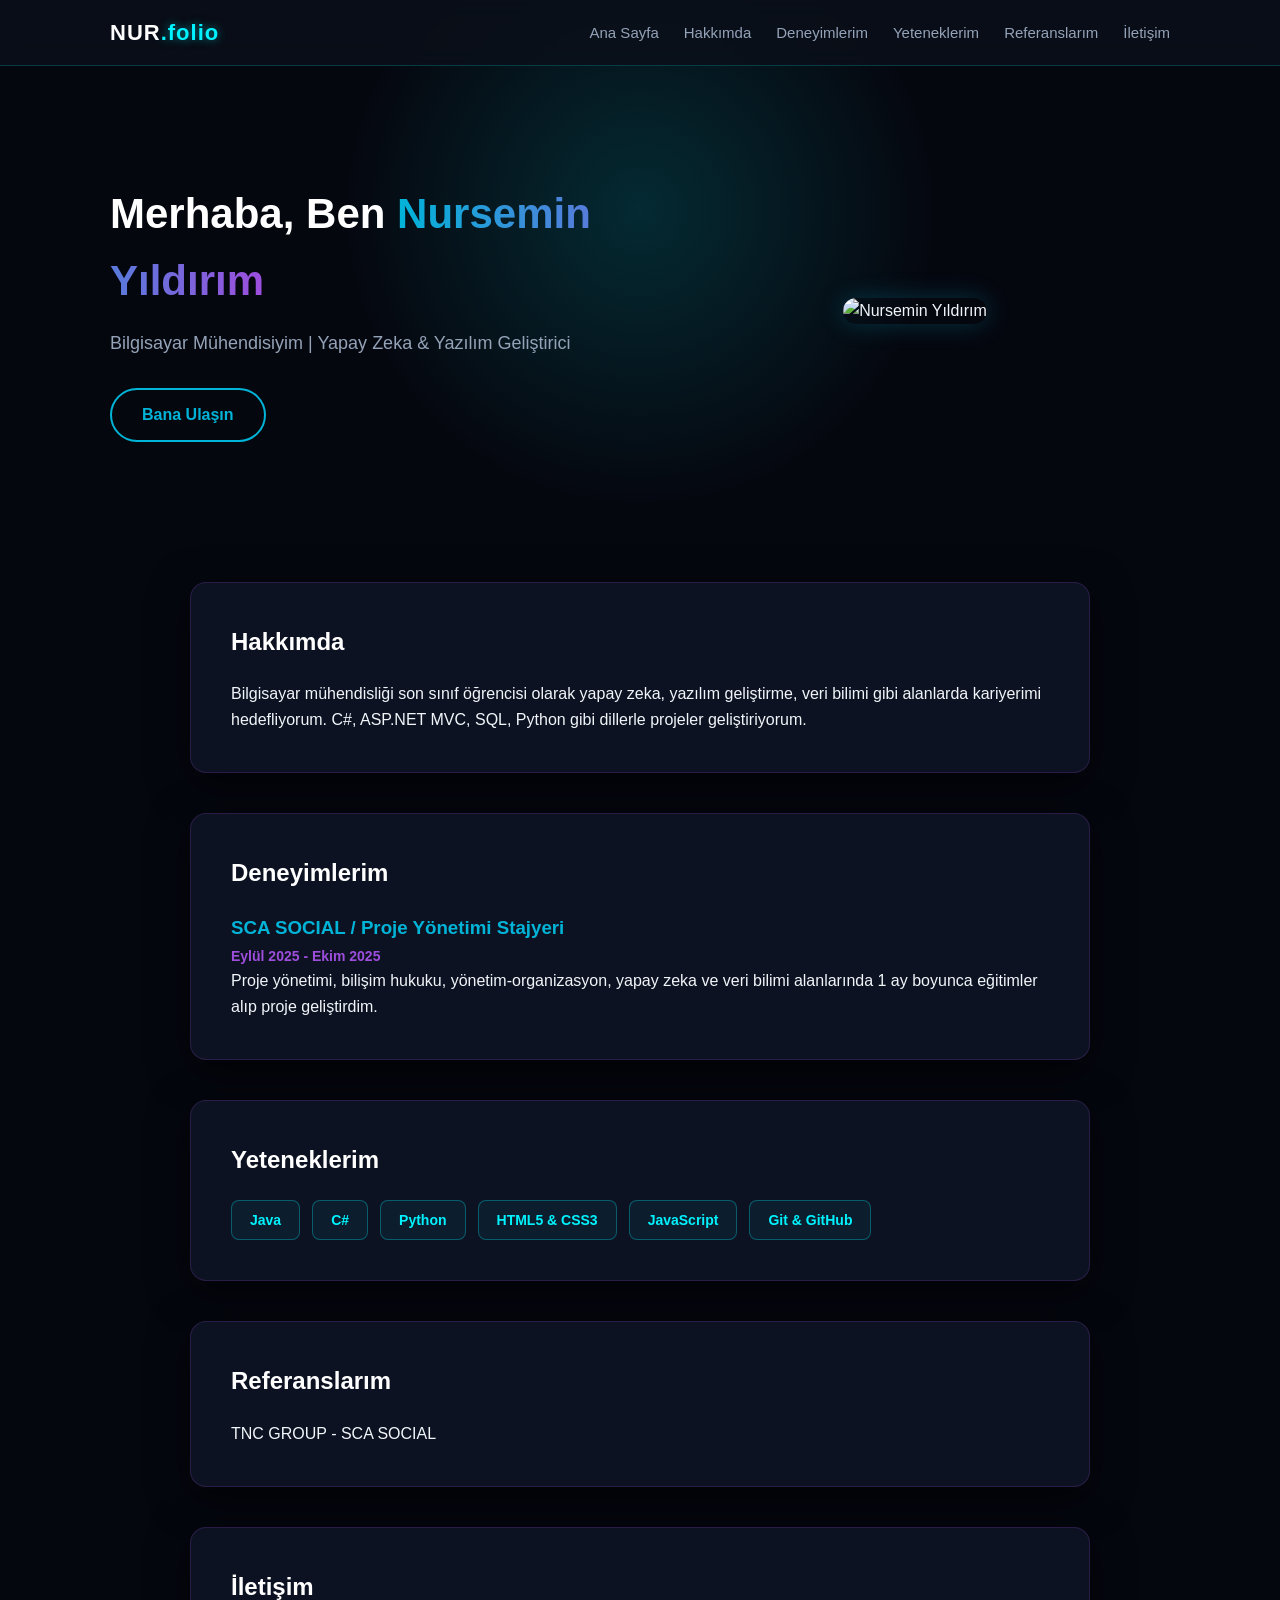
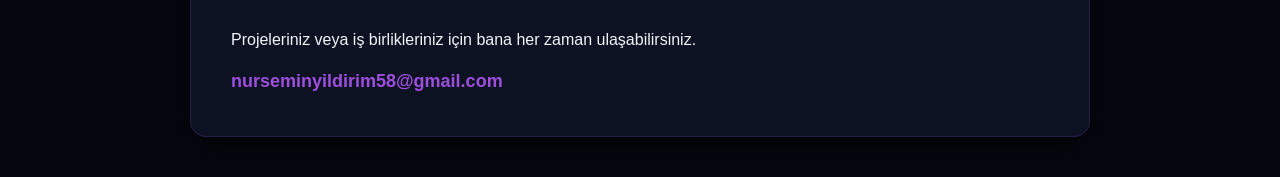
==== index.html @ 87502c03 "Portfolyo teması güncellendi ve profil fotoğrafı eklendi." ====
<!DOCTYPE html>
<html lang="tr">
<head>
    <meta charset="UTF-8">
    <meta name="viewport" content="width=device-width, initial-scale=1.0">
    <title>Nursemin Yıldırım | Portfolyo</title>
    <link rel="stylesheet" href="style.css">
</head>
<body>

    <div class="bg-glow"></div>

    <header>
        <nav>
            <div class="logo">NUR<span>.folio</span></div>
            <ul>
                <li><a href="#home">Ana Sayfa</a></li>
                <li><a href="#about">Hakkımda</a></li>
                <li><a href="#experience">Deneyimlerim</a></li>
                <li><a href="#skills">Yeteneklerim</a></li>
                <li><a href="#references">Referanslarım</a></li>
                <li><a href="#contact">İletişim</a></li>
            </ul>
        </nav>
    </header>

    <section id="home" class="hero">
        <div class="hero-content">
            <h1 class="neon-text">Merhaba, Ben <span>Nursemin Yıldırım</span></h1>
            <p>Bilgisayar Mühendisiyim | Yapay Zeka & Yazılım Geliştirici</p>
            <a href="#contact" class="neon-btn">Bana Ulaşın</a>
        </div>
        <div class="hero-image">
            <img src="Nursemin(1).jpeg" alt="Nursemin Yıldırım">
        </div>
    </section>

    <section id="about" class="card">
        <h2>Hakkımda</h2>
        <p>Bilgisayar mühendisliği son sınıf öğrencisi olarak yapay zeka, yazılım geliştirme, veri bilimi gibi alanlarda kariyerimi hedefliyorum. C#, ASP.NET MVC, SQL, Python gibi dillerle projeler geliştiriyorum.</p>
    </section>

    <section id="experience" class="card">
        <h2>Deneyimlerim</h2>
        <div class="exp-item">
            <h3>SCA SOCIAL / Proje Yönetimi Stajyeri</h3>
            <span class="date">Eylül 2025 - Ekim 2025</span>
            <p>Proje yönetimi, bilişim hukuku, yönetim-organizasyon, yapay zeka ve veri bilimi alanlarında 1 ay boyunca eğitimler alıp proje geliştirdim.</p>
        </div>
    </section>

    <section id="skills" class="card">
        <h2>Yeteneklerim</h2>
        <ul class="skills-list">
            <li>Java</li>
            <li>C#</li>
            <li>Python</li>
            <li>HTML5 & CSS3</li>
            <li>JavaScript</li>
            <li>Git & GitHub</li>
        </ul>
    </section>

    <section id="references" class="card">
        <h2>Referanslarım</h2>
        <p class="ref-text">TNC GROUP - SCA SOCIAL</p>
    </section>

    <section id="contact" class="card">
        <h2>İletişim</h2>
        <p>Projeleriniz veya iş birlikleriniz için bana her zaman ulaşabilirsiniz.</p>
        <a href="mailto:nurseminyildirim58@gmail.com" class="email-link">nurseminyildirim58@gmail.com</a>
    </section>

    <script src="script.js"></script>
</body>
</html>
---- style.css ----
/* Genel Ayarlar ve Font Seçimi */
* {
    margin: 0;
    padding: 0;
    box-sizing: border-box;
    font-family: 'Segoe UI', Roboto, Helvetica, Arial, sans-serif;
    scroll-behavior: smooth; /* Menüye basınca yumuşak kayma efekti */
}

body {
    background-color: #05070f; /* Çok daha derin, gerçek bir gece siyahı */
    color: #f1f5f9; /* Canlı beyaz yazı */
    line-height: 1.6;
    overflow-x: hidden;
}

/* Arka plandaki neon parlama efekti */
.bg-glow {
    position: absolute;
    top: -10%;
    left: 50%;
    transform: translateX(-50%);
    width: 600px;
    height: 600px;
    background: radial-gradient(circle, rgba(0, 242, 254, 0.15) 0%, rgba(157, 78, 221, 0) 70%);
    z-index: -1;
    pointer-events: none;
}

/* Navigasyon (Menü) Tasarımı */
header {
    background-color: rgba(11, 15, 25, 0.8);
    backdrop-filter: blur(12px); /* Arkadaki içeriği buzlu cam yapar */
    border-bottom: 1px solid rgba(0, 242, 254, 0.2); /* İnce neon alt çizgi */
    position: fixed; /* Sayfa kaysa da yukarıda sabit kalır */
    top: 0;
    width: 100%;
    z-index: 1000;
}

nav {
    display: flex;
    justify-content: space-between;
    align-items: center;
    max-width: 1100px;
    margin: 0 auto;
    padding: 15px 20px;
}

nav .logo {
    font-size: 22px;
    font-weight: 800;
    color: #ffffff;
    letter-spacing: 1px;
}

nav .logo span {
    color: #00f2fe; /* Logo sonundaki .dev neon turkuaz */
    text-shadow: 0 0 10px rgba(0, 242, 254, 0.5);
}

nav ul {
    display: flex;
    list-style: none; /* Noktaları kaldırır */
}

nav ul li {
    margin-left: 25px;
}

nav ul li a {
    text-decoration: none; /* Alt çizgiyi kaldırır */
    color: #94a3b8;
    font-weight: 500;
    font-size: 15px;
    transition: color 0.3s ease;
}

nav ul li a:hover {
    color: #00f2fe;
    text-shadow: 0 0 8px rgba(0, 242, 254, 0.6); /* Fareyle üzerine gelince turkuaz olur */
}

/* Bölüm (Section) Genel Ayarları */
section.card {
    padding: 40px;
    max-width: 900px; /* Görsel gelince biraz genişletmek iyi olur */
    margin: 40px auto;
    background: #0d1222; /* Açık gri yerine derin lacivert-gri tonu */
    border: 1px solid rgba(157, 78, 221, 0.2); 
    border-radius: 16px;
    box-shadow: 0 10px 40px rgba(0, 0, 0, 0.6);
    transition: transform 0.3s ease, border 0.3s ease;

    /*Menünün başlığı kapatmasını engeller */
    scroll-margin-top: 90px;
}

section.card:hover {
    transform: translateY(-3px);
    border: 1px solid #00b4d8; /* Daha belirgin turkuaz parlama */
}

section h2 {
    font-size: 24px;
    color: #ffffff;
    margin-bottom: 20px;
    position: relative;
    display: inline-block;
}

/* Başlıkların altındaki neon çizgiler */
section h2::after {
    background: linear-gradient(90deg, #00b4d8, #9d4edd);
    box-shadow: 0 0 8px #00b4d8;
}

/* Ana Sayfa Giriş Alanı */
/* YENİ HERO ALANI: Yazı ve Görseli Yan Yana Getiriyoruz */
.hero {
    display: flex;
    justify-content: space-between;
    align-items: center;
    max-width: 1100px;
    margin: 0 auto;
    padding: 180px 20px 100px 20px;
    gap: 40px;
}

.hero-content {
    flex: 1;
    text-align: left; /* Yazıları sola yaslayarak modern bir hava kattık */
}

.hero h1 {
    font-size: 42px;
    color: #ffffff;
    margin-bottom: 15px;
    font-weight: 800;
}

/* Turkuaz ve Mor Geçişini Daha Canlı Yaptık */
.hero h1 span {
    background: linear-gradient(90deg, #00b4d8 0%, #9d4edd 100%);
    -webkit-background-clip: text;
    -webkit-text-fill-color: transparent;
}

.hero p {
    font-size: 18px;
    color: #94a3b8;
    margin-bottom: 30px;
}

/* Görselin Tarzı ve Animasyonu */
.hero-image {
    flex: 1;
    display: flex;
    justify-content: center;
}

.hero-image img {
    max-width: 100%;
    height: auto;
    border-radius: 20px;
    /* Görsele hafif neon bir dış gölge veriyoruz */
    box-shadow: 0 0 25px rgba(0, 180, 216, 0.25); 
    /* Tatlı bir yukarı-aşağı süzülme efekti */
    animation: float 4s ease-in-out infinite; 
}

/* Süzülme Animasyonu Kodları */
@keyframes float {
    0% { transform: translateY(0px); }
    50% { transform: translateY(-15px); }
    100% { transform: translateY(0px); }
}

/* Neon Buton */
.neon-btn {
    display: inline-block;
    padding: 12px 30px;
    color: #00b4d8; /* Daha koyu ve keskin turkuaz */
    text-decoration: none;
    font-weight: 600;
    border: 2px solid #00b4d8;
    border-radius: 30px;
    transition: all 0.3s ease;
}

.neon-btn:hover {
    background: #00b4d8;
    color: #05070f;
    box-shadow: 0 0 25px rgba(0, 180, 216, 0.7);
}

/* Yenilenen Teknolojik Yetenekler */
.skills-list {
    list-style: none;
    display: flex;
    flex-wrap: wrap;
    gap: 12px;
}

.skills-list li {
    background: rgba(0, 242, 254, 0.05);
    color: #00f2fe;
    border: 1px solid rgba(0, 242, 254, 0.3);
    padding: 8px 18px;
    border-radius: 8px;
    font-weight: 600;
    font-size: 14px;
    transition: all 0.3s ease;
}

.skills-list li:hover {
    background: rgba(157, 78, 221, 0.1);
    color: #9d4edd;
    border-color: #9d4edd;
    box-shadow: 0 0 10px rgba(157, 78, 221, 0.4);
}

/* İletişim Linki */
.email-link {
    display: inline-block;
    margin-top: 15px;
    color: #9d4edd;
    text-decoration: none;
    font-weight: bold;
    font-size: 18px;
    transition: color 0.3s;
}

.email-link:hover {
    color: #00b4d8;
    text-shadow: 0 0 8px rgba(0, 180, 216, 0.5);
}

/* Deneyim */
.exp-item h3 {
    color: #00b4d8;
}

.exp-item .date {
    color: #9d4edd;
    font-size: 14px;
    font-weight: 600;
}
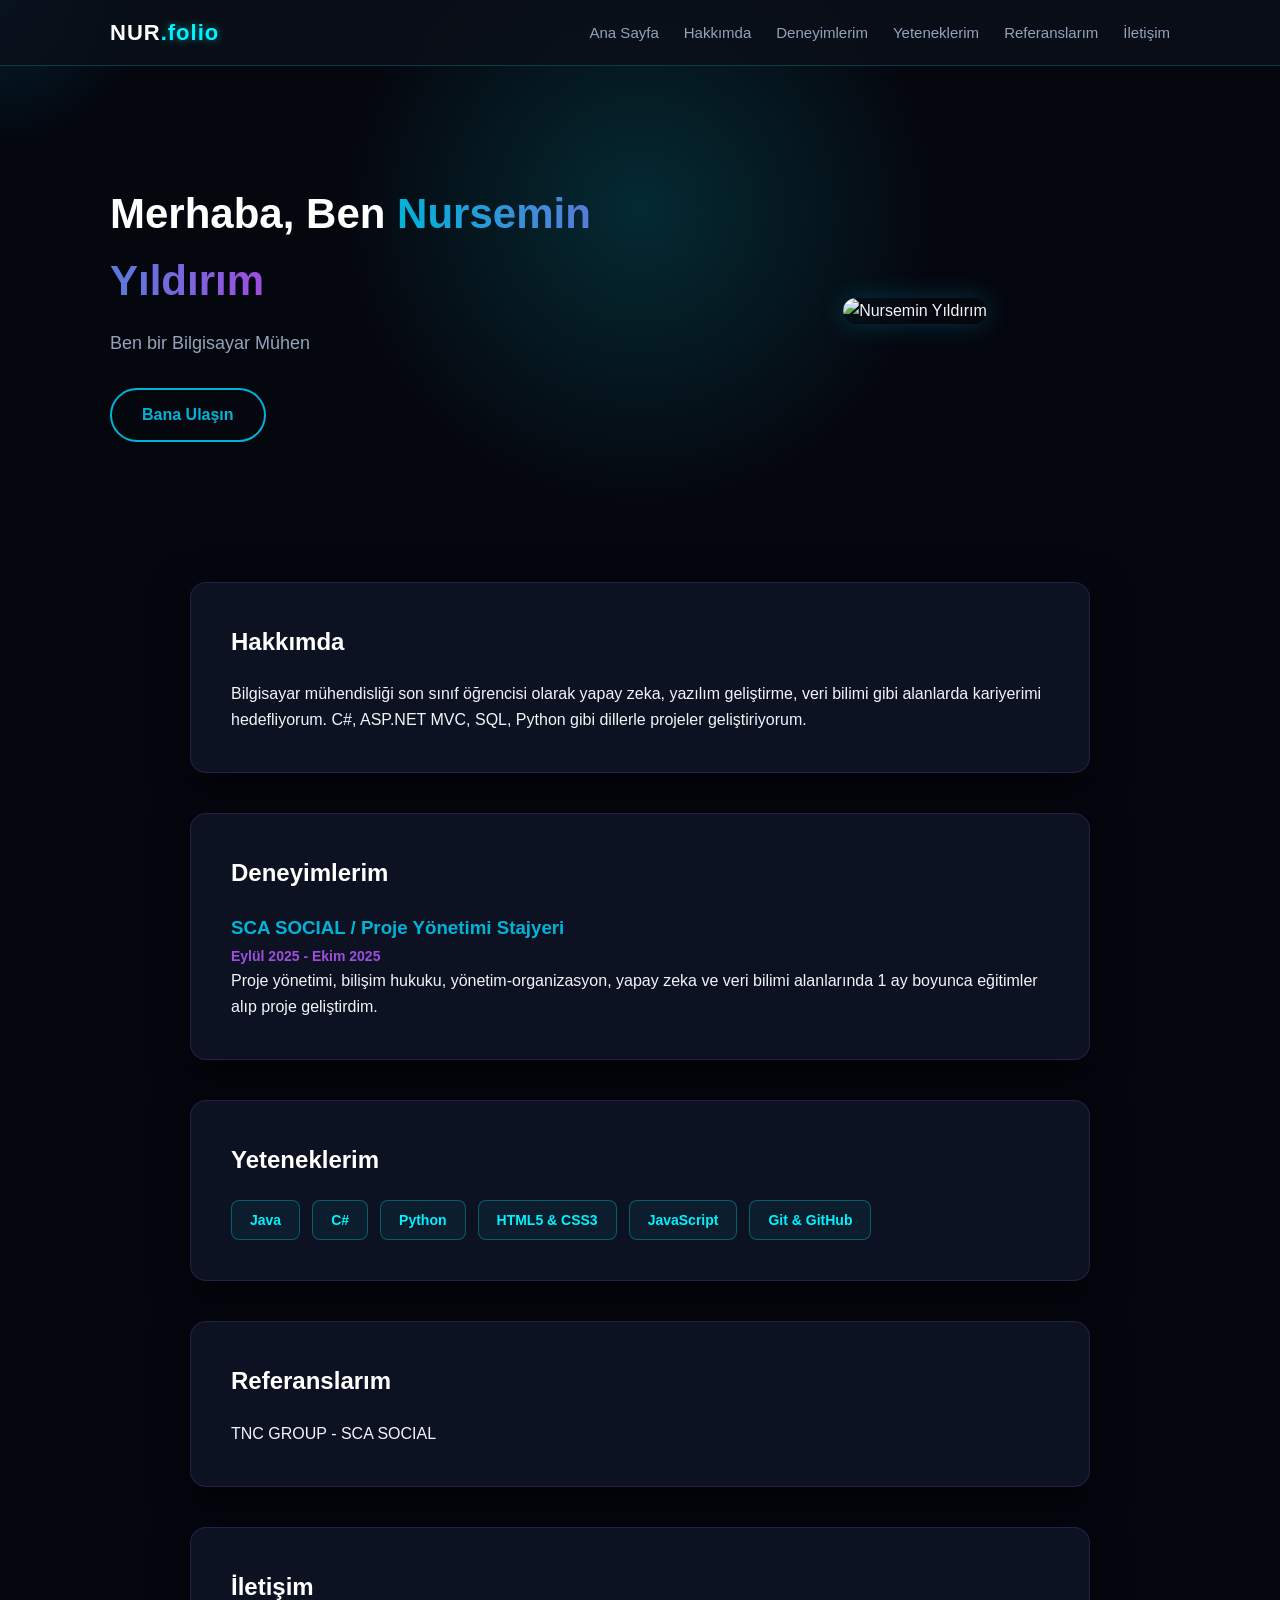
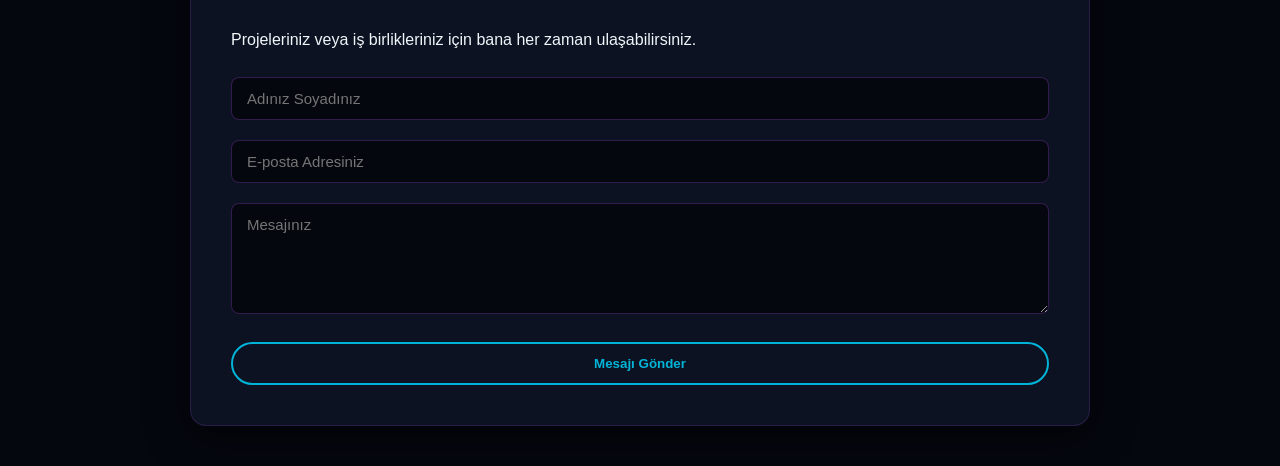
==== commit 214ec98f: "Dinamik JS özellikleri projeye entegre edildi: 1-Daktilo Efekti, 2-3D Kart Eğilmesi, 3-Neon İmleç Ta" ====
--- a/index.html
+++ b/index.html
@@ -7,6 +7,8 @@
     <link rel="stylesheet" href="style.css">
 </head>
 <body>
+    
+    <div class="cursor-glow"></div>
 
     <div class="bg-glow"></div>
 
@@ -27,9 +29,12 @@
     <section id="home" class="hero">
         <div class="hero-content">
             <h1 class="neon-text">Merhaba, Ben <span>Nursemin Yıldırım</span></h1>
-            <p>Bilgisayar Mühendisiyim | Yapay Zeka & Yazılım Geliştirici</p>
+            
+            <p>Ben bir <span id="typewriter"></span></p> 
+            
             <a href="#contact" class="neon-btn">Bana Ulaşın</a>
         </div>
+        
         <div class="hero-image">
             <img src="Nursemin(1).jpeg" alt="Nursemin Yıldırım">
         </div>
@@ -69,9 +74,35 @@
     <section id="contact" class="card">
         <h2>İletişim</h2>
         <p>Projeleriniz veya iş birlikleriniz için bana her zaman ulaşabilirsiniz.</p>
-        <a href="mailto:nurseminyildirim58@gmail.com" class="email-link">nurseminyildirim58@gmail.com</a>
+        
+        <form id="portfolio-form" novalidate>
+            <div class="form-group">
+                <input type="text" id="name" placeholder="Adınız Soyadınız" required>
+                <span class="error-msg" id="name-error"></span>
+            </div>
+            
+            <div class="form-group">
+                <input type="email" id="email" placeholder="E-posta Adresiniz" required>
+                <span class="error-msg" id="email-error"></span>
+            </div>
+            
+            <div class="form-group">
+                <textarea id="message" rows="5" placeholder="Mesajınız" required></textarea>
+                <span class="error-msg" id="message-error"></span>
+            </div>
+            
+            <button type="submit" class="neon-btn" style="background:transparent; cursor:pointer; width:100%;">Mesajı Gönder</button>
+        </form>
+
+        <div id="success-box" class="success-message" style="display: none;">
+            <h3>Sinyal Gönderildi! 🚀</h3>
+            <p>Mesajınız başarıyla iletildi. En kısa sürede geri dönüş yapacağım.</p>
+        </div>
     </section>
 
+    <button id="scrollToTopBtn" title="Yukarı Çık">▲</button>
+
     <script src="script.js"></script>
+
 </body>
 </html>
--- a/style.css
+++ b/style.css
@@ -92,6 +92,9 @@
     box-shadow: 0 10px 40px rgba(0, 0, 0, 0.6);
     transition: transform 0.3s ease, border 0.3s ease;
 
+    transform-style: preserve-3d; /* 3D elementlerin alt ögelerini de korur */
+    transition: transform 0.1s ease; /* Fare hareket ederken takılmaması için hızlı geçiş */
+
     /*Menünün başlığı kapatmasını engeller */
     scroll-margin-top: 90px;
 }
@@ -245,4 +248,116 @@
     color: #9d4edd;
     font-size: 14px;
     font-weight: 600;
+}
+
+/* İmleç Takip Eden Neon Işık */
+.cursor-glow {
+    position: fixed;
+    width: 300px;
+    height: 300px;
+    background: radial-gradient(circle, rgba(0, 180, 216, 0.15) 0%, rgba(0, 0, 0, 0) 70%);
+    border-radius: 50%;
+    pointer-events: none; /* Fare tıklamalarını engellemez, arkasındaki butonlara tıklanabilir */
+    transform: translate(-50%, -50%); /* Işığın tam merkezini fareye hizalar */
+    z-index: 1; /* Kartların arkasında, arka planın önünde kalır */
+    transition: width 0.3s ease, height 0.3s ease; /* Boyut değişimini yumuşatır */
+}
+
+/* İletişim Formu Tasarımı */
+#portfolio-form {
+    margin-top: 25px;
+}
+
+.form-group {
+    margin-bottom: 20px;
+    position: relative;
+}
+
+.form-group input, 
+.form-group textarea {
+    width: 100%;
+    padding: 12px 15px;
+    background: #05070f; /* Form içi derin siyah */
+    border: 1px solid rgba(157, 78, 221, 0.3); /* Hafif mor çerçeve */
+    border-radius: 8px;
+    color: #ffffff;
+    font-size: 15px;
+    outline: none;
+    transition: all 0.3s ease;
+}
+
+/* Kutulara tıklanınca (Focus) neon turkuaz parlasın */
+.form-group input:focus, 
+.form-group textarea:focus {
+    border-color: #00b4d8;
+    box-shadow: 0 0 12px rgba(0, 180, 216, 0.4);
+}
+
+/* Hata Mesajı Stili */
+.error-msg {
+    color: #ff4757; /* Neon kırmızı-pembe tonu */
+    font-size: 13px;
+    display: block;
+    margin-top: 5px;
+    text-align: left;
+    font-weight: 500;
+}
+
+/* Hata durumunda kutunun çerçevesi kırmızı parlasın */
+.form-group.invalid input,
+.form-group.invalid textarea {
+    border-color: #ff4757;
+    box-shadow: 0 0 12px rgba(255, 71, 87, 0.3);
+}
+
+/* Başarı Ekranı Stili */
+.success-message {
+    text-align: center;
+    padding: 30px 10px;
+}
+
+.success-message h3 {
+    color: #00b4d8;
+    font-size: 24px;
+    margin-bottom: 10px;
+    text-shadow: 0 0 10px rgba(0, 180, 216, 0.5);
+}
+
+
+
+/* Yukarı Kaydır Butonu Stili */
+#scrollToTopBtn {
+    position: fixed;
+    bottom: 30px;
+    right: 30px;
+    z-index: 99;
+    border: 2px solid #9d4edd; /* Siber mor çerçeve */
+    background-color: #05070f; /* Derin siyah arka plan */
+    color: #9d4edd;
+    cursor: pointer;
+    padding: 12px 16px;
+    border-radius: 50%; /* Tam yuvarlak buton */
+    font-size: 18px;
+    font-weight: bold;
+    outline: none;
+    box-shadow: 0 0 10px rgba(157, 78, 221, 0.2);
+    
+    /* İlk başta gizli olması için ve yumuşak görünme efekti */
+    opacity: 0;
+    pointer-events: none;
+    transition: all 0.4s ease;
+}
+
+/* Fareyle üzerine gelince neon turkuaz parlasın */
+#scrollToTopBtn:hover {
+    color: #00b4d8;
+    border-color: #00b4d8;
+    box-shadow: 0 0 20px rgba(0, 180, 216, 0.6);
+    transform: translateY(-5px); /* Hafifçe yukarı zıplama efekti */
+}
+
+/* JavaScript ile bu sınıfı ekleyerek butonu görünür kılacağız */
+#scrollToTopBtn.show {
+    opacity: 1;
+    pointer-events: auto;
 }
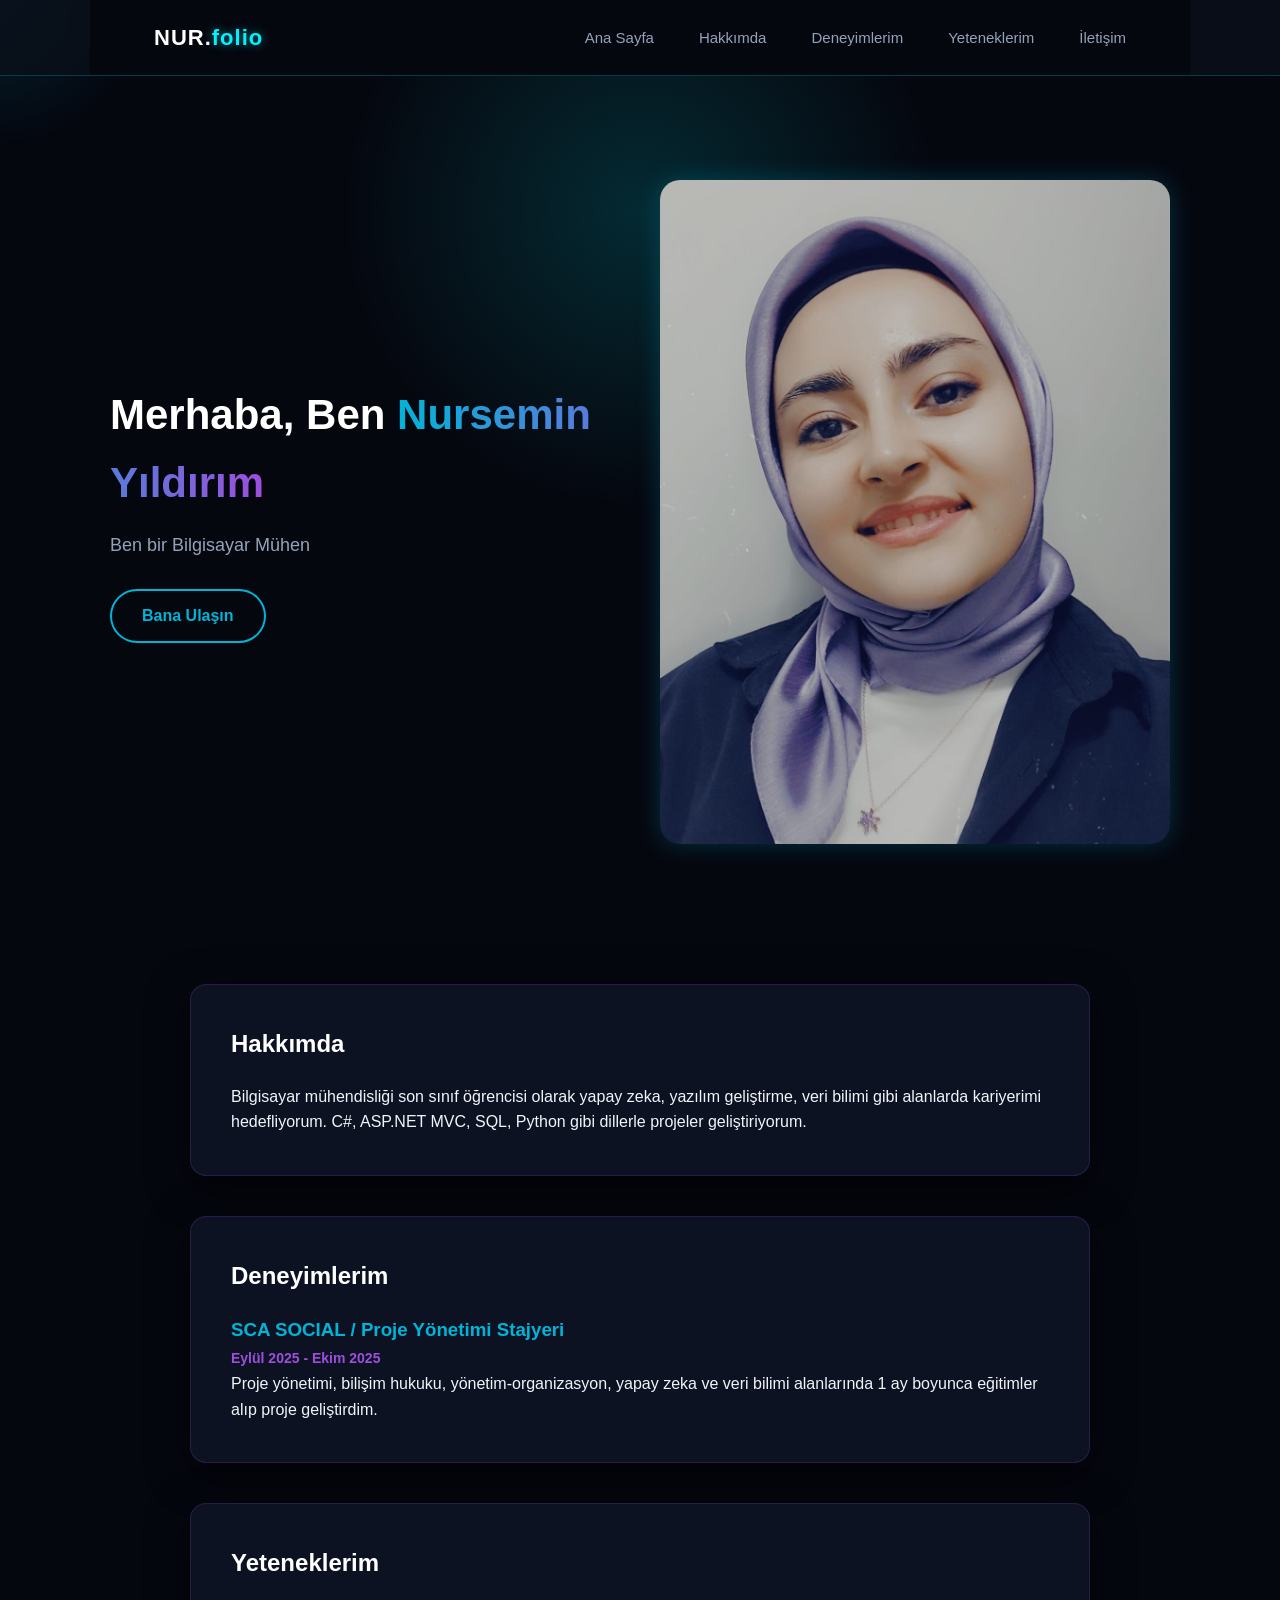
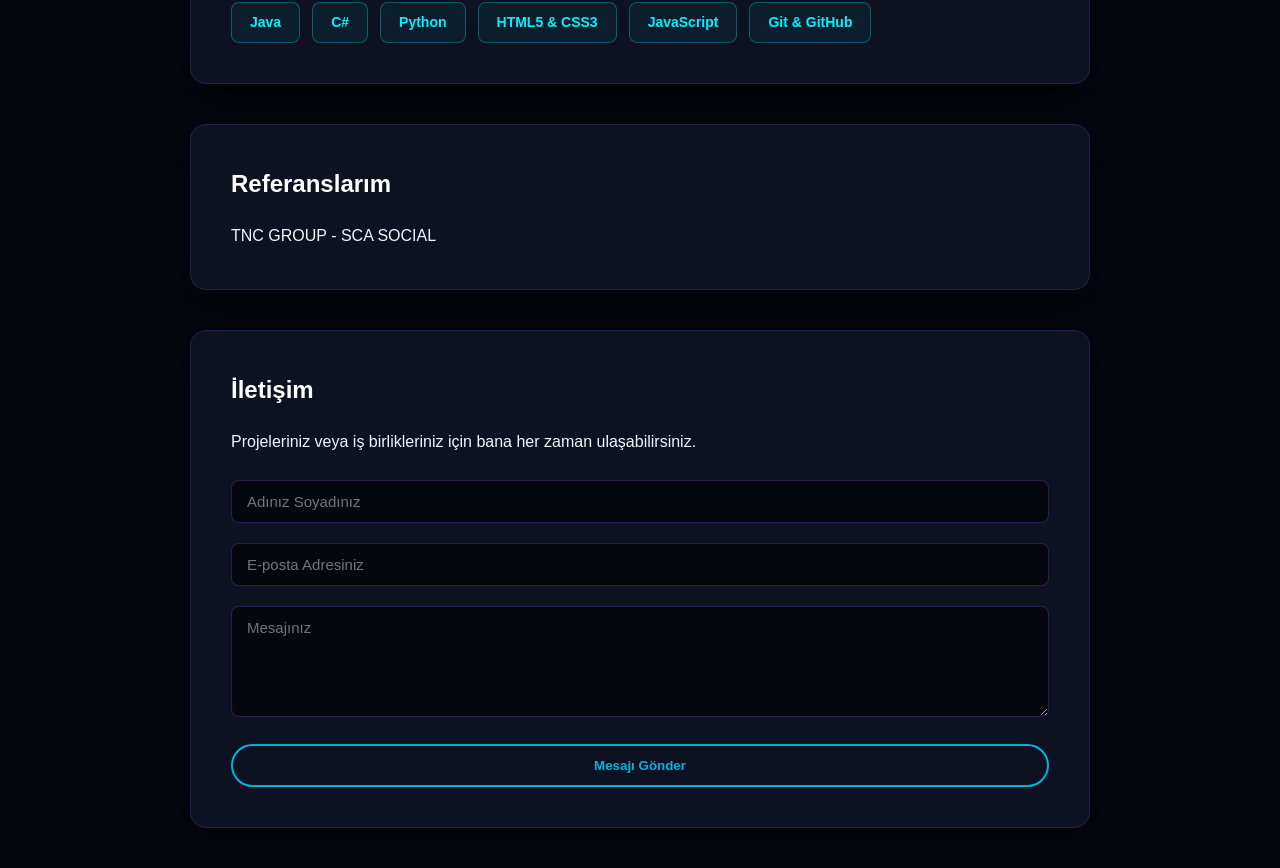
==== commit 6165eed3: "Mobil uyumluluk (responsive navbar & hamburger menu) entegre edildi" ====
--- a/index.html
+++ b/index.html
@@ -13,14 +13,20 @@
     <div class="bg-glow"></div>
 
     <header>
-        <nav>
-            <div class="logo">NUR<span>.folio</span></div>
-            <ul>
+        <nav class="navbar">
+            <div class="logo">NUR.<span>folio</span></div>
+        
+            <div class="hamburger" id="hamburger">
+                <span class="bar"></span>
+                <span class="bar"></span>
+                <span class="bar"></span>
+            </div>
+
+            <ul class="nav-links">
                 <li><a href="#home">Ana Sayfa</a></li>
                 <li><a href="#about">Hakkımda</a></li>
                 <li><a href="#experience">Deneyimlerim</a></li>
                 <li><a href="#skills">Yeteneklerim</a></li>
-                <li><a href="#references">Referanslarım</a></li>
                 <li><a href="#contact">İletişim</a></li>
             </ul>
         </nav>
--- a/style.css
+++ b/style.css
@@ -146,6 +146,7 @@
 .hero h1 span {
     background: linear-gradient(90deg, #00b4d8 0%, #9d4edd 100%);
     -webkit-background-clip: text;
+    background-clip: text;
     -webkit-text-fill-color: transparent;
 }
 
@@ -360,4 +361,80 @@
 #scrollToTopBtn.show {
     opacity: 1;
     pointer-events: auto;
+}
+
+
+
+/* Hamburger İkonu Stili (Masaüstünde gizli olacak ama mobilde (768px altı) görünecek) */
+/* Temel Masaüstü Navbar Düzeni */
+.navbar {
+    display: flex;
+    justify-content: space-between; /* Logo solda, menü sağda kalır */
+    align-items: center;
+    padding: 20px 5%;
+    position: relative;
+    background-color: #05070f;
+    z-index: 1000;
+}
+
+.nav-links {
+    display: flex;
+    list-style: none;
+    gap: 20px;
+}
+
+/* Hamburger İkonu Masaüstü Ayarı */
+.hamburger {
+    display: none; /* Bilgisayarda gizle */
+    cursor: pointer;
+    flex-direction: column;
+    gap: 5px;
+    z-index: 1001;
+}
+
+.hamburger .bar {
+    width: 25px;
+    height: 3px;
+    background-color: #00b4d8;
+    border-radius: 5px;
+    transition: all 0.3s ease;
+}
+
+/* --- MOBİL AYARLAR (768px altı ekranlar) --- */
+@media (max-width: 768px) {
+    .hamburger {
+        display: flex; /* Mobilde görünür yap */
+    }
+
+    .nav-links {
+        position: fixed; /* absolute yerine fixed yaparak tüm ekranı kaplamasını sağlıyoruz */
+        top: 0;
+        right: -100%; /* Başlangıçta sağda gizli */
+        flex-direction: column;
+        justify-content: center; /* Linkleri dikeyde ortala */
+        align-items: center;
+        background-color: rgba(5, 7, 15, 0.95); /* Arka planı hafif şeffaf siberpunk siyahı yap */
+        width: 70%; /* Ekranın %70'ini kaplasın */
+        height: 100vh; /* Tüm boyu kaplasın */
+        transition: 0.4s ease-in-out;
+        box-shadow: -5px 0 15px rgba(157, 78, 221, 0.3);
+        border-left: 2px solid #9d4edd;
+    }
+
+    /* Menü açıldığında devreye girecek sınıf */
+    .nav-links.active {
+        right: 0; 
+    }
+
+    .nav-links li {
+        margin: 15px 0;
+    }
+    
+    /* Hero alanının mobilde alt alta düzgünce sıralanması */
+    .hero {
+        flex-direction: column-reverse; /* Önce fotoğraf sonra yazı gelebilir veya tam tersi */
+        text-align: center;
+        padding: 100px 20px 40px 20px;
+        gap: 20px;
+    }
 }
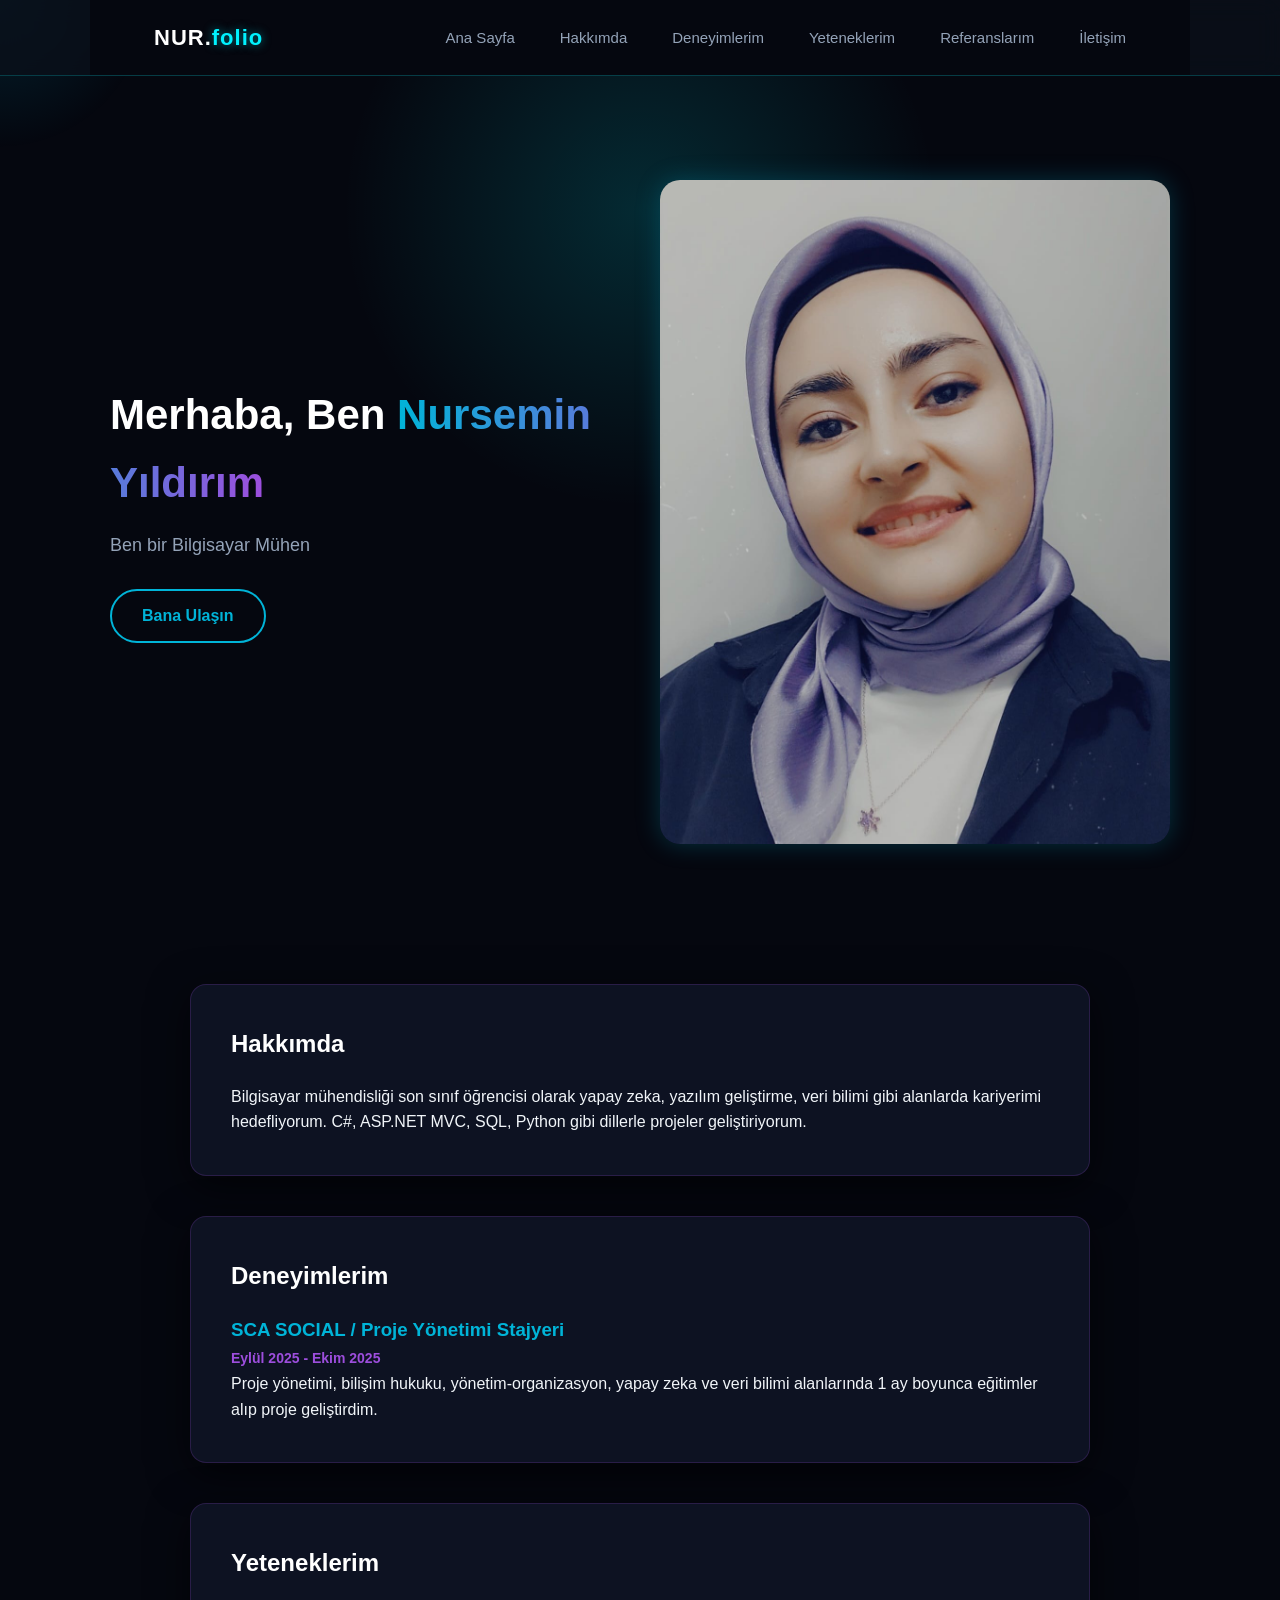
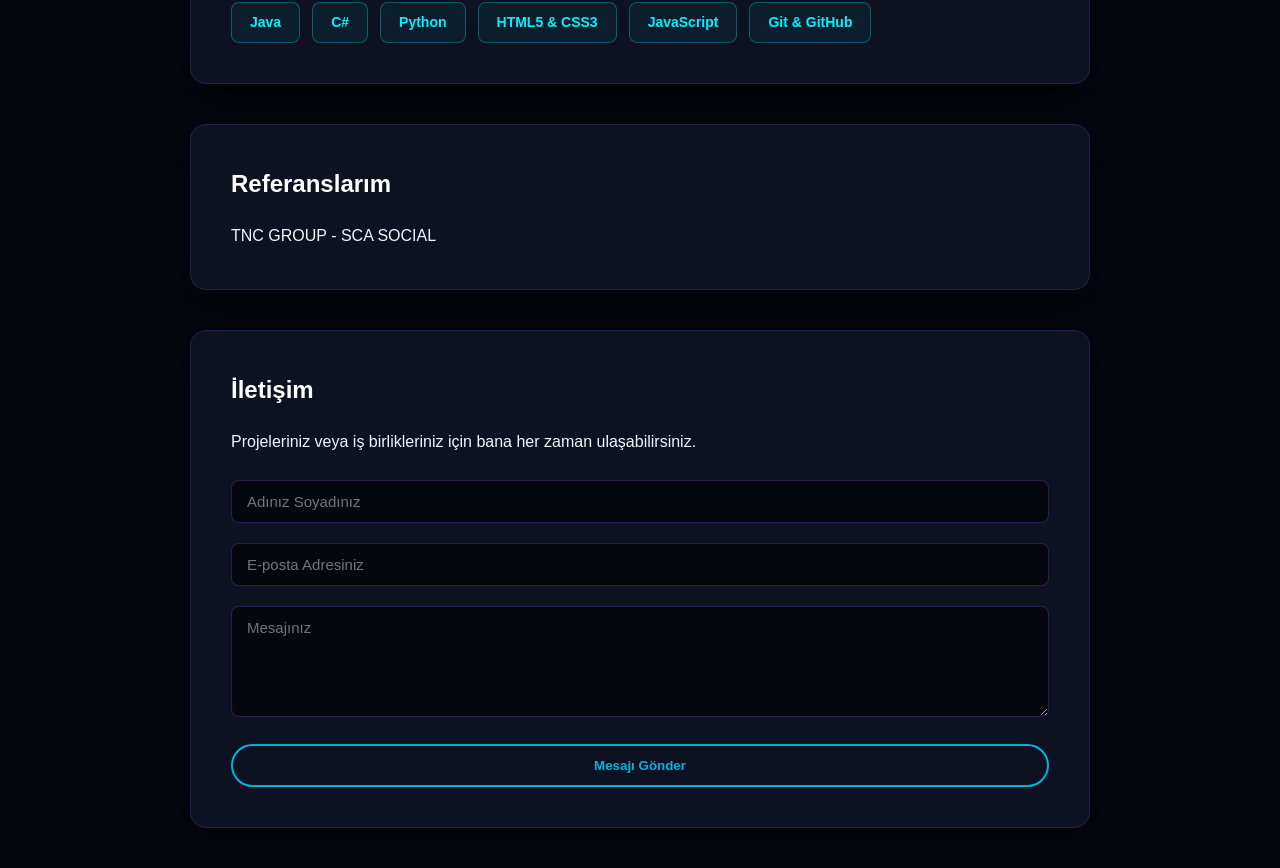
==== commit ecea2b0f: "Lighthouse optimizasyonları tamamlandı" ====
--- a/index.html
+++ b/index.html
@@ -3,6 +3,7 @@
 <head>
     <meta charset="UTF-8">
     <meta name="viewport" content="width=device-width, initial-scale=1.0">
+    <meta name="description" content="Bilgisayar Mühendisliği öğrencisi Nursemin Yıldırım'ın kişisel portfolyo web sitesi. Yapay zeka, yazılım geliştirme ve teknoloji projeleri.">
     <title>Nursemin Yıldırım | Portfolyo</title>
     <link rel="stylesheet" href="style.css">
 </head>
@@ -27,11 +28,13 @@
                 <li><a href="#about">Hakkımda</a></li>
                 <li><a href="#experience">Deneyimlerim</a></li>
                 <li><a href="#skills">Yeteneklerim</a></li>
+                <li><a href="#references">Referanslarım</a></li>
                 <li><a href="#contact">İletişim</a></li>
             </ul>
         </nav>
     </header>
 
+    <main>
     <section id="home" class="hero">
         <div class="hero-content">
             <h1 class="neon-text">Merhaba, Ben <span>Nursemin Yıldırım</span></h1>
@@ -42,7 +45,7 @@
         </div>
         
         <div class="hero-image">
-            <img src="Nursemin(1).jpeg" alt="Nursemin Yıldırım">
+            <img src="Nursemin(1).jpeg" alt="Nursemin Yıldırım" width="600" height="800">
         </div>
     </section>
 
@@ -105,6 +108,7 @@
             <p>Mesajınız başarıyla iletildi. En kısa sürede geri dönüş yapacağım.</p>
         </div>
     </section>
+    </main>
 
     <button id="scrollToTopBtn" title="Yukarı Çık">▲</button>
 
